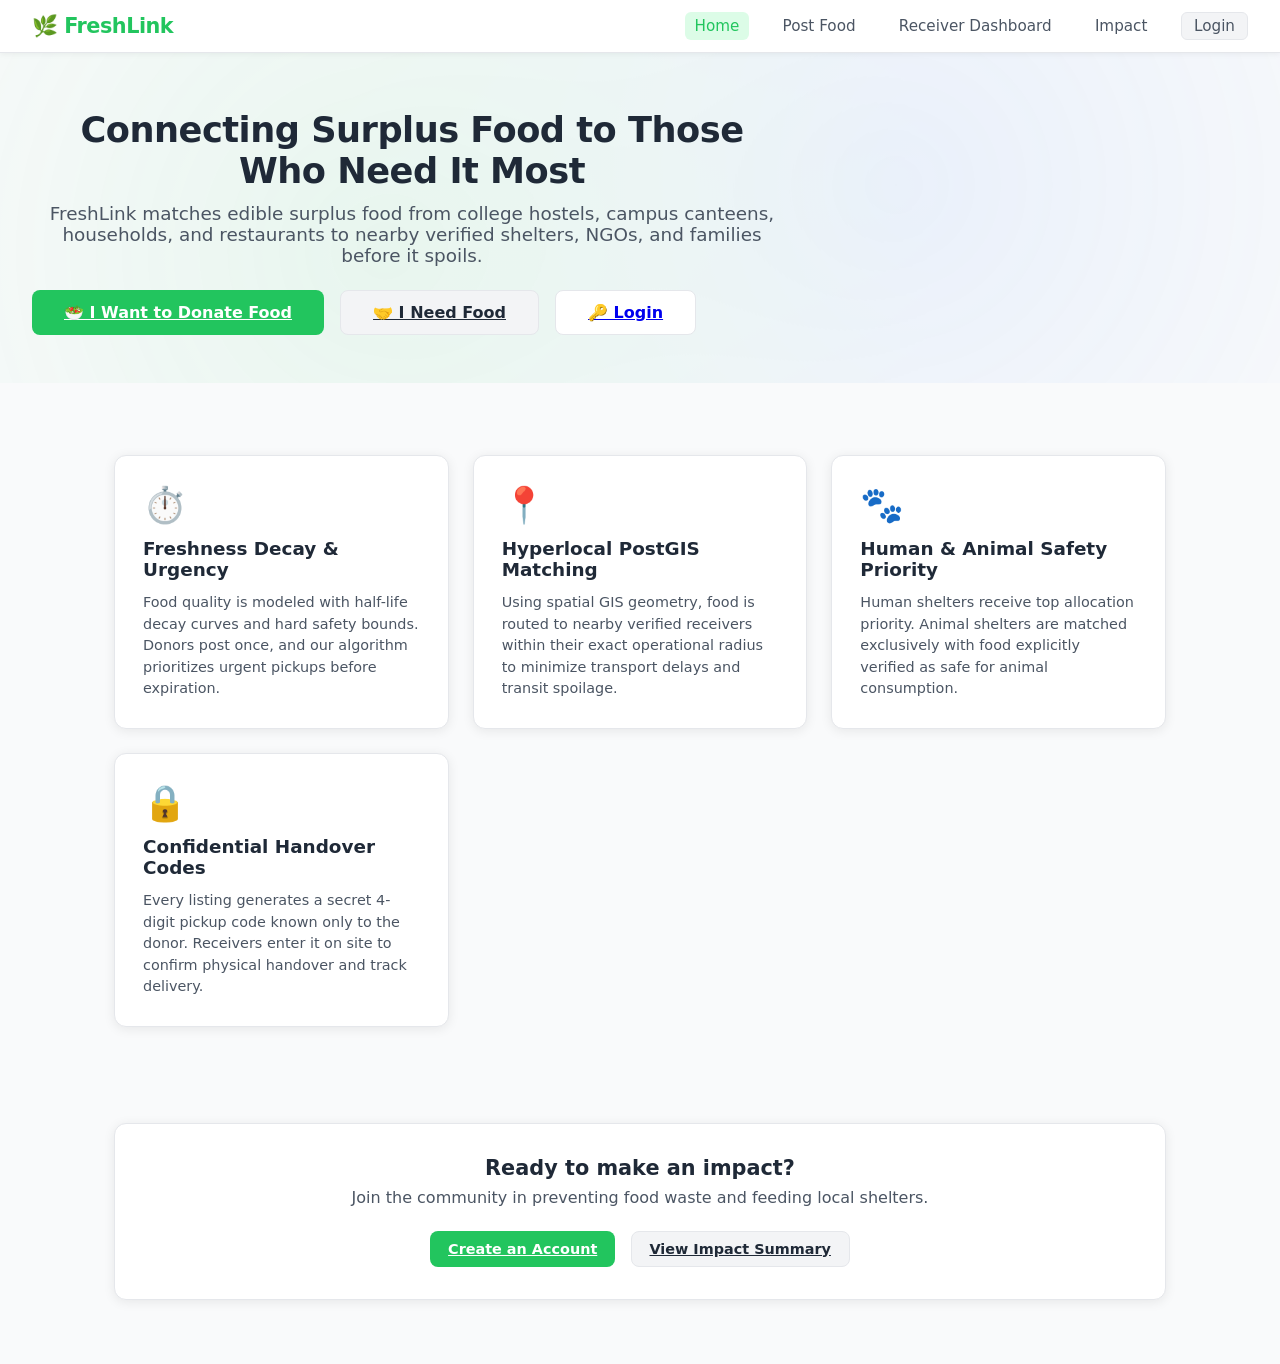
==== frontend/index.html @ 96ffb8a6 "Add Home, Donor/Receiver Signup with Leaflet map pin dropper, and Login pages" ====
<!DOCTYPE html>
<html lang="en">
<head>
  <meta charset="UTF-8" />
  <meta name="viewport" content="width=device-width, initial-scale=1.0" />
  <title>FreshLink – Hyperlocal Food Rescue & Redistribution</title>
  <link rel="stylesheet" href="style.css" />
</head>
<body>
  <nav class="navbar">
    <span class="logo">🌿 FreshLink</span>
    <div class="nav-links">
      <a href="index.html" class="active">Home</a>
      <a href="donor.html">Post Food</a>
      <a href="ngo.html">Receiver Dashboard</a>
      <a href="impact.html">Impact</a>
      <a href="login.html" class="btn btn-secondary" style="padding:.25rem .75rem" id="navLoginBtn">Login</a>
    </div>
  </nav>

  <header class="page-hero">
    <div class="hero-content" style="max-width:760px">
      <h1>Connecting Surplus Food to Those Who Need It Most</h1>
      <p style="font-size:1.15rem;margin-top:.75rem">
        FreshLink matches edible surplus food from college hostels, campus canteens, households, and restaurants to nearby verified shelters, NGOs, and families before it spoils.
      </p>

      <div class="hero-cta">
        <a href="signup.html?role=donor" class="btn btn-primary btn-lg">🥗 I Want to Donate Food</a>
        <a href="signup.html?role=receiver" class="btn btn-secondary btn-lg">🤝 I Need Food</a>
        <a href="login.html" class="btn btn-lg" style="background:var(--white);border:1px solid var(--gray-200)">🔑 Login</a>
      </div>
    </div>
  </header>

  <main class="container">
    <div class="features-grid">
      <div class="feature-card">
        <div class="feature-icon">⏱️</div>
        <div class="feature-title">Freshness Decay & Urgency</div>
        <div class="feature-desc">
          Food quality is modeled with half-life decay curves and hard safety bounds. Donors post once, and our algorithm prioritizes urgent pickups before expiration.
        </div>
      </div>

      <div class="feature-card">
        <div class="feature-icon">📍</div>
        <div class="feature-title">Hyperlocal PostGIS Matching</div>
        <div class="feature-desc">
          Using spatial GIS geometry, food is routed to nearby verified receivers within their exact operational radius to minimize transport delays and transit spoilage.
        </div>
      </div>

      <div class="feature-card">
        <div class="feature-icon">🐾</div>
        <div class="feature-title">Human & Animal Safety Priority</div>
        <div class="feature-desc">
          Human shelters receive top allocation priority. Animal shelters are matched exclusively with food explicitly verified as safe for animal consumption.
        </div>
      </div>

      <div class="feature-card">
        <div class="feature-icon">🔒</div>
        <div class="feature-title">Confidential Handover Codes</div>
        <div class="feature-desc">
          Every listing generates a secret 4-digit pickup code known only to the donor. Receivers enter it on site to confirm physical handover and track delivery.
        </div>
      </div>
    </div>

    <!-- Live Quick Links -->
    <div class="card" style="margin-top:2rem;text-align:center;padding:2rem">
      <h2 style="font-size:1.3rem;margin-bottom:.5rem">Ready to make an impact?</h2>
      <p style="color:var(--gray-600);margin-bottom:1.5rem">Join the community in preventing food waste and feeding local shelters.</p>
      <div style="display:flex;justify-content:center;gap:1rem;flex-wrap:wrap">
        <a href="signup.html" class="btn btn-primary">Create an Account</a>
        <a href="impact.html" class="btn btn-secondary">View Impact Summary</a>
      </div>
    </div>
  </main>

  <script src="api.js"></script>
  <script>
    // Quick session check to toggle Login/Profile button
    apiFetch('/auth/me').then(user => {
      const btn = document.getElementById('navLoginBtn');
      if (btn && user) {
        btn.textContent = `${user.full_name.split(' ')[0]} (${user.role})`;
        btn.href = user.role === 'donor' ? 'donor.html' : (user.role === 'receiver' ? 'ngo.html' : 'impact.html');
      }
    }).catch(() => {});
  </script>
</body>
</html>
---- frontend/style.css ----
/* ═══════════════════════════════════════════════════════════
   FreshLink – Global Stylesheet
   ═══════════════════════════════════════════════════════════ */

/* ── Reset & Tokens ───────────────────────────────────────── */
*, *::before, *::after { box-sizing: border-box; margin: 0; padding: 0; }

:root {
  --green:       #22c55e;
  --green-light: #dcfce7;
  --yellow:      #eab308;
  --yellow-light:#fef9c3;
  --red:         #ef4444;
  --red-light:   #fee2e2;
  --blue:        #3b82f6;
  --blue-dark:   #1d4ed8;
  --gray-50:     #f9fafb;
  --gray-100:    #f3f4f6;
  --gray-200:    #e5e7eb;
  --gray-400:    #9ca3af;
  --gray-600:    #4b5563;
  --gray-800:    #1f2937;
  --white:       #ffffff;

  --radius:      12px;
  --shadow:      0 2px 12px rgba(0,0,0,.08);
  --shadow-lg:   0 8px 32px rgba(0,0,0,.12);

  --font: 'Segoe UI', system-ui, -apple-system, sans-serif;
}

html { scroll-behavior: smooth; }

body {
  font-family: var(--font);
  background: var(--gray-50);
  color: var(--gray-800);
  min-height: 100vh;
}

/* ── Navbar ───────────────────────────────────────────────── */
.navbar {
  position: sticky;
  top: 0;
  z-index: 100;
  display: flex;
  align-items: center;
  justify-content: space-between;
  padding: .75rem 2rem;
  background: rgba(255,255,255,.92);
  backdrop-filter: blur(8px);
  border-bottom: 1px solid var(--gray-200);
  box-shadow: 0 1px 6px rgba(0,0,0,.06);
}

.logo {
  font-size: 1.3rem;
  font-weight: 700;
  color: var(--green);
  letter-spacing: -.5px;
}

.nav-links { display: flex; gap: 1.5rem; }

.nav-links a {
  text-decoration: none;
  color: var(--gray-600);
  font-weight: 500;
  font-size: .95rem;
  padding: .3rem .6rem;
  border-radius: 6px;
  transition: background .15s, color .15s;
}

.nav-links a:hover { background: var(--gray-100); color: var(--gray-800); }
.nav-links a.active { color: var(--green); background: var(--green-light); }

/* ── Hero ─────────────────────────────────────────────────── */
.page-hero {
  padding: 3.5rem 2rem 3rem;
  text-align: center;
  position: relative;
  overflow: hidden;
}

.page-hero::before {
  content: '';
  position: absolute;
  inset: 0;
  opacity: .08;
  background: radial-gradient(circle at 30% 60%, #22c55e 0%, transparent 60%),
              radial-gradient(circle at 70% 40%, #3b82f6 0%, transparent 60%);
}

.donor-hero  { background: linear-gradient(135deg, #f0fdf4 0%, #e0f2fe 100%); }
.ngo-hero    { background: linear-gradient(135deg, #eff6ff 0%, #fdf4ff 100%); }
.impact-hero { background: linear-gradient(135deg, #fefce8 0%, #f0fdf4 100%); }

.hero-content { position: relative; }

.page-hero h1 {
  font-size: 2.2rem;
  font-weight: 800;
  margin-bottom: .5rem;
  letter-spacing: -.5px;
}

.page-hero p {
  color: var(--gray-600);
  font-size: 1.05rem;
}

/* ── Layout ───────────────────────────────────────────────── */
.container {
  max-width: 1100px;
  margin: 0 auto;
  padding: 2rem 1.5rem 4rem;
  display: flex;
  flex-direction: column;
  gap: 1.5rem;
}

/* ── Card ─────────────────────────────────────────────────── */
.card {
  background: var(--white);
  border-radius: var(--radius);
  padding: 1.75rem;
  box-shadow: var(--shadow);
  border: 1px solid var(--gray-200);
}

.card-title {
  font-size: 1.15rem;
  font-weight: 700;
  margin-bottom: 1.25rem;
  color: var(--gray-800);
}

/* ── Form ─────────────────────────────────────────────────── */
.form-grid {
  display: grid;
  grid-template-columns: 1fr 1fr;
  gap: 1rem 1.5rem;
  margin-bottom: 1.25rem;
}

.form-group { display: flex; flex-direction: column; gap: .35rem; }
.form-group.full-width { grid-column: 1 / -1; }

label {
  font-size: .875rem;
  font-weight: 600;
  color: var(--gray-600);
}

.optional { font-weight: 400; color: var(--gray-400); }

input, select, textarea {
  padding: .6rem .85rem;
  border: 1.5px solid var(--gray-200);
  border-radius: 8px;
  font-size: .95rem;
  font-family: var(--font);
  background: var(--white);
  color: var(--gray-800);
  transition: border-color .15s, box-shadow .15s;
  width: 100%;
}

input:focus, select:focus, textarea:focus {
  outline: none;
  border-color: var(--blue);
  box-shadow: 0 0 0 3px rgba(59,130,246,.15);
}

textarea { resize: vertical; }

/* ── Buttons ──────────────────────────────────────────────── */
.btn {
  display: inline-flex;
  align-items: center;
  gap: .4rem;
  padding: .55rem 1.1rem;
  border-radius: 8px;
  font-weight: 600;
  font-size: .9rem;
  cursor: pointer;
  border: none;
  transition: all .15s;
}

.btn-primary   { background: var(--green); color: #fff; }
.btn-primary:hover { background: #16a34a; transform: translateY(-1px); box-shadow: var(--shadow); }

.btn-secondary { background: var(--gray-100); color: var(--gray-700); border: 1.5px solid var(--gray-200); }
.btn-secondary:hover { background: var(--gray-200); }

.btn-accept  { background: var(--green-light); color: #15803d; border: 1.5px solid #bbf7d0; }
.btn-accept:hover  { background: var(--green); color: #fff; }

.btn-reject  { background: var(--red-light); color: #b91c1c; border: 1.5px solid #fecaca; }
.btn-reject:hover  { background: var(--red); color: #fff; }

.btn-lg { padding: .75rem 2rem; font-size: 1rem; }

.btn:disabled { opacity: .5; cursor: not-allowed; transform: none !important; }

/* ── Toast ────────────────────────────────────────────────── */
.toast {
  position: fixed;
  top: 5rem;
  right: 1.5rem;
  z-index: 999;
  padding: .85rem 1.5rem;
  border-radius: 10px;
  font-weight: 600;
  font-size: .95rem;
  box-shadow: var(--shadow-lg);
  animation: slideIn .25s ease;
}

.toast.success { background: var(--green); color: #fff; }
.toast.error   { background: var(--red);   color: #fff; }
.toast.hidden  { display: none; }

@keyframes slideIn {
  from { opacity: 0; transform: translateX(40px); }
  to   { opacity: 1; transform: translateX(0); }
}

/* ── Freshness badge & preview ────────────────────────────── */
.badge {
  display: inline-block;
  padding: .2rem .65rem;
  border-radius: 20px;
  font-size: .8rem;
  font-weight: 700;
  letter-spacing: .5px;
}

.badge-GREEN  { background: var(--green-light);  color: #15803d; }
.badge-YELLOW { background: var(--yellow-light); color: #92400e; }
.badge-RED    { background: var(--red-light);    color: #b91c1c; }

.freshness-preview {
  display: flex;
  align-items: center;
  gap: .75rem;
  padding: .75rem 1rem;
  background: var(--gray-50);
  border-radius: 8px;
  margin-bottom: 1.25rem;
  font-size: .9rem;
}

.preview-label { color: var(--gray-600); }

/* ── Listing cards grid ───────────────────────────────────── */
.listing-grid {
  display: grid;
  grid-template-columns: repeat(auto-fill, minmax(310px, 1fr));
  gap: 1.25rem;
}

/* ── Food card ────────────────────────────────────────────── */
.food-card {
  background: var(--white);
  border-radius: var(--radius);
  border: 2px solid var(--gray-200);
  box-shadow: var(--shadow);
  overflow: hidden;
  transition: transform .15s, box-shadow .15s;
}

.food-card:hover { transform: translateY(-2px); box-shadow: var(--shadow-lg); }

.food-card.band-GREEN  { border-color: var(--green);  }
.food-card.band-YELLOW { border-color: var(--yellow); }
.food-card.band-RED    { border-color: var(--red); animation: pulse 1.5s ease-in-out infinite; }

@keyframes pulse {
  0%, 100% { box-shadow: 0 0 0 0 rgba(239,68,68,.3); }
  50%       { box-shadow: 0 0 0 8px rgba(239,68,68,0); }
}

.food-card-header {
  padding: .85rem 1rem .5rem;
  display: flex;
  align-items: flex-start;
  justify-content: space-between;
  gap: .5rem;
}

.food-card-title { font-weight: 700; font-size: .95rem; flex: 1; }
.food-card-body  { padding: 0 1rem .75rem; }
.food-card-meta  { font-size: .82rem; color: var(--gray-600); display: flex; flex-wrap: wrap; gap: .4rem .9rem; margin-bottom: .6rem; }
.food-card-meta span { display: flex; align-items: center; gap: .25rem; }

/* Countdown */
.countdown {
  font-size: .85rem;
  font-weight: 700;
  padding: .3rem .7rem;
  border-radius: 6px;
  margin-bottom: .75rem;
  display: inline-block;
}

.countdown.GREEN  { background: var(--green-light);  color: #15803d; }
.countdown.YELLOW { background: var(--yellow-light); color: #92400e; }
.countdown.RED    { background: var(--red-light);    color: #b91c1c; }

/* Freshness bar */
.freshness-bar-wrap { margin-bottom: .75rem; }
.freshness-bar-label { font-size: .75rem; color: var(--gray-600); margin-bottom: .2rem; display: flex; justify-content: space-between; }

.freshness-bar-bg {
  height: 8px;
  background: var(--gray-200);
  border-radius: 99px;
  overflow: hidden;
}

.freshness-bar-fill {
  height: 100%;
  border-radius: 99px;
  transition: width .5s ease;
}

.fill-GREEN  { background: var(--green); }
.fill-YELLOW { background: var(--yellow); }
.fill-RED    { background: var(--red); }

.food-card-actions { display: flex; gap: .6rem; padding: .75rem 1rem; border-top: 1px solid var(--gray-100); }

/* Priority score chip */
.priority-chip {
  font-size: .75rem;
  font-weight: 700;
  background: var(--blue);
  color: #fff;
  border-radius: 20px;
  padding: .15rem .55rem;
  white-space: nowrap;
}

/* ── Controls bar ─────────────────────────────────────────── */
.controls-bar {
  display: flex;
  flex-wrap: wrap;
  align-items: center;
  gap: 1rem;
  padding: 1rem 1.5rem;
}

.control-group {
  display: flex;
  align-items: center;
  gap: .5rem;
}

.control-group label { white-space: nowrap; margin: 0; }
.control-group select { width: auto; }

.capacity-badge {
  margin-left: auto;
  display: flex;
  align-items: center;
  gap: .5rem;
  background: var(--green-light);
  padding: .4rem .9rem;
  border-radius: 8px;
}

.cap-label { font-size: .82rem; color: var(--gray-600); }
.cap-value { font-weight: 700; color: #15803d; }

/* ── Legend ───────────────────────────────────────────────── */
.legend {
  display: flex;
  flex-wrap: wrap;
  gap: .5rem 1.5rem;
  align-items: center;
  font-size: .82rem;
  color: var(--gray-600);
  padding: .25rem 0;
}

.legend-item { display: flex; align-items: center; gap: .4rem; }
.legend-separator { color: var(--gray-300); }

.dot {
  width: 10px;
  height: 10px;
  border-radius: 50%;
  flex-shrink: 0;
}

.dot.green  { background: var(--green); }
.dot.yellow { background: var(--yellow); }
.dot.red    { background: var(--red); }

/* ── Empty / loading states ───────────────────────────────── */
.empty-state {
  grid-column: 1 / -1;
  text-align: center;
  color: var(--gray-400);
  padding: 3rem 1rem;
  font-size: .95rem;
}

/* ── Matches table ────────────────────────────────────────── */
.data-table {
  width: 100%;
  border-collapse: collapse;
  font-size: .875rem;
}

.data-table th {
  text-align: left;
  padding: .6rem .75rem;
  background: var(--gray-50);
  border-bottom: 2px solid var(--gray-200);
  font-weight: 600;
  color: var(--gray-600);
  white-space: nowrap;
}

.data-table td {
  padding: .7rem .75rem;
  border-bottom: 1px solid var(--gray-100);
  vertical-align: middle;
}

.data-table tr:last-child td { border-bottom: none; }
.data-table tr:hover td { background: var(--gray-50); }

.status-pill {
  display: inline-block;
  padding: .15rem .55rem;
  border-radius: 20px;
  font-size: .78rem;
  font-weight: 700;
}

.status-pending   { background: #fef9c3; color: #92400e; }
.status-accepted  { background: var(--green-light); color: #15803d; }
.status-rejected  { background: var(--red-light); color: #b91c1c; }
.status-picked_up { background: #dbeafe; color: #1e40af; }
.status-completed { background: #f0fdf4; color: #166534; }
.status-cancelled { background: var(--gray-100); color: var(--gray-600); }

.table-wrap { overflow-x: auto; }

.loading-row { text-align: center; color: var(--gray-400); padding: 2rem; }

/* ── KPI grid ─────────────────────────────────────────────── */
.kpi-grid {
  display: grid;
  grid-template-columns: repeat(auto-fit, minmax(200px, 1fr));
  gap: 1.25rem;
}

.kpi-card {
  background: var(--white);
  border-radius: var(--radius);
  padding: 1.75rem 1.5rem;
  text-align: center;
  box-shadow: var(--shadow);
  border: 1px solid var(--gray-200);
  transition: transform .15s;
}

.kpi-card:hover { transform: translateY(-2px); }
.kpi-card.highlight { border-color: var(--green); background: var(--green-light); }

.kpi-icon  { font-size: 2rem; margin-bottom: .5rem; }
.kpi-value { font-size: 2.4rem; font-weight: 800; color: var(--gray-800); line-height: 1; margin-bottom: .4rem; }
.kpi-label { font-size: .85rem; color: var(--gray-600); font-weight: 500; }

.kpi-card.highlight .kpi-value { color: #15803d; }
.kpi-card.highlight .kpi-label { color: #166534; }

/* ── Equivalents bar ──────────────────────────────────────── */
.equivalents-bar {
  display: flex;
  gap: 2rem;
  flex-wrap: wrap;
  align-items: center;
  padding: 1.25rem 1.75rem;
}

.equiv-item { display: flex; align-items: center; gap: 1rem; }
.equiv-icon { font-size: 2.2rem; }
.equiv-value { font-size: 1.6rem; font-weight: 800; color: var(--gray-800); }
.equiv-label { font-size: .82rem; color: var(--gray-600); }
.footnote    { color: var(--gray-400); }

/* ── Bar chart (CSS only) ─────────────────────────────────── */
.bar-chart {
  display: flex;
  flex-direction: column;
  gap: .85rem;
}

.bar-row {
  display: grid;
  grid-template-columns: 130px 1fr 50px;
  align-items: center;
  gap: .75rem;
  font-size: .875rem;
}

.bar-label { color: var(--gray-600); font-weight: 500; text-transform: capitalize; }

.bar-track {
  height: 20px;
  background: var(--gray-100);
  border-radius: 99px;
  overflow: hidden;
}

.bar-fill {
  height: 100%;
  background: var(--green);
  border-radius: 99px;
  transition: width .7s ease;
}

.bar-pct { font-weight: 700; color: var(--gray-800); text-align: right; font-size: .85rem; }

.btn-danger { background: var(--red); color: #fff; }
.btn-danger:hover { background: #dc2626; transform: translateY(-1px); box-shadow: var(--shadow); }

.section-heading {
  font-size: 1.25rem;
  font-weight: 700;
  margin-top: 1rem;
  margin-bottom: .25rem;
  color: var(--gray-800);
}

.match-cards-grid {
  display: grid;
  grid-template-columns: repeat(auto-fill, minmax(320px, 1fr));
  gap: 1.25rem;
}

.match-card {
  background: var(--white);
  border-radius: var(--radius);
  border: 1px solid var(--gray-200);
  box-shadow: var(--shadow);
  padding: 1.25rem;
  display: flex;
  flex-direction: column;
  gap: .75rem;
}

.match-card-header {
  display: flex;
  justify-content: space-between;
  align-items: flex-start;
  gap: .5rem;
}

.match-card-title {
  font-weight: 700;
  font-size: 1rem;
  color: var(--gray-800);
}

.match-card-meta {
  display: flex;
  flex-wrap: wrap;
  gap: .5rem 1rem;
  font-size: .85rem;
  color: var(--gray-600);
}

.match-card-actions {
  display: flex;
  gap: .5rem;
  margin-top: .25rem;
  padding-top: .75rem;
  border-top: 1px solid var(--gray-100);
}

/* ── Housekeeping ─────────────────────────────────────────── */
.housekeeping-row {
  display: flex;
  align-items: center;
  gap: 1rem;
  justify-content: flex-end;
}

.hk-result { font-size: .875rem; color: var(--gray-600); }

/* ── Auth, Home & Map Components ────────────────────────── */
.hero-cta {
  display: flex;
  gap: 1rem;
  margin-top: 1.5rem;
  flex-wrap: wrap;
}

.features-grid {
  display: grid;
  grid-template-columns: repeat(auto-fit, minmax(280px, 1fr));
  gap: 1.5rem;
  margin: 2.5rem 0;
}

.feature-card {
  background: var(--white);
  padding: 1.75rem;
  border-radius: var(--radius);
  border: 1px solid var(--gray-200);
  box-shadow: var(--shadow);
  display: flex;
  flex-direction: column;
  gap: .75rem;
}

.feature-icon {
  font-size: 2.2rem;
}

.feature-title {
  font-size: 1.15rem;
  font-weight: 700;
  color: var(--gray-800);
}

.feature-desc {
  font-size: .9rem;
  color: var(--gray-600);
  line-height: 1.5;
}

.auth-container {
  max-width: 540px;
  margin: 2rem auto;
}

.auth-tabs {
  display: flex;
  border-bottom: 2px solid var(--gray-200);
  margin-bottom: 1.5rem;
}

.auth-tab {
  flex: 1;
  text-align: center;
  padding: .75rem 1rem;
  font-weight: 600;
  color: var(--gray-600);
  cursor: pointer;
  border-bottom: 2px solid transparent;
  margin-bottom: -2px;
  transition: all .2s;
}

.auth-tab.active {
  color: var(--green);
  border-bottom-color: var(--green);
}

.map-picker-container {
  margin-top: .5rem;
  display: flex;
  flex-direction: column;
  gap: .5rem;
}

.map-box {
  height: 240px;
  width: 100%;
  border-radius: 8px;
  border: 1px solid var(--gray-200);
  z-index: 10;
}

.map-controls {
  display: flex;
  justify-content: space-between;
  align-items: center;
  font-size: .85rem;
  color: var(--gray-600);
}

.map-controls button {
  padding: .35rem .75rem;
  font-size: .8rem;
}

/* ── Responsive ───────────────────────────────────────────── */
@media (max-width: 640px) {
  .form-grid { grid-template-columns: 1fr; }
  .page-hero h1 { font-size: 1.6rem; }
  .kpi-grid { grid-template-columns: 1fr 1fr; }
  .controls-bar { flex-direction: column; align-items: flex-start; }
  .capacity-badge { margin-left: 0; }
  .equivalents-bar { flex-direction: column; gap: 1rem; }
  .hero-cta { flex-direction: column; }
  .hero-cta .btn { width: 100%; text-align: center; }
  .nav-links { gap: .5rem; flex-wrap: wrap; }
}
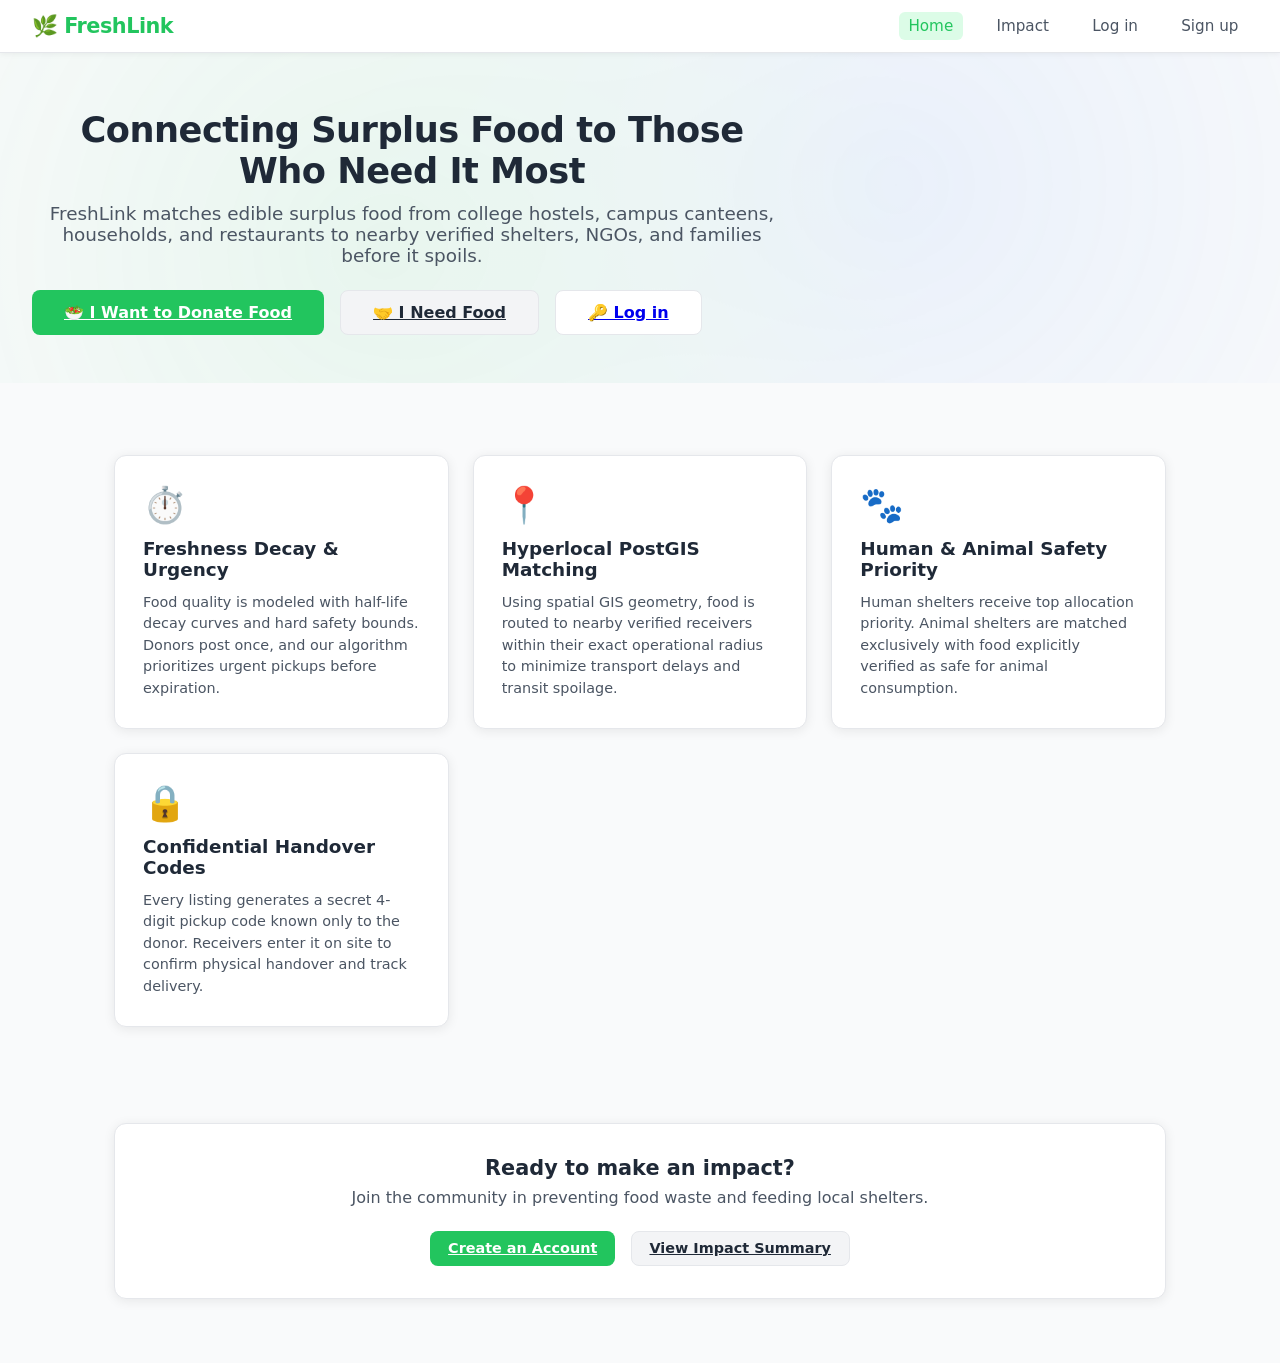
==== commit d12331f5: "Role-based login, admin panel, automatic matching, tested matching rules" ====
--- a/frontend/index.html
+++ b/frontend/index.html
@@ -6,33 +6,21 @@
   <title>FreshLink – Hyperlocal Food Rescue & Redistribution</title>
   <link rel="stylesheet" href="style.css" />
 </head>
-<body>
-  <nav class="navbar">
-    <span class="logo">🌿 FreshLink</span>
-    <div class="nav-links">
-      <a href="index.html" class="active">Home</a>
-      <a href="donor.html">Post Food</a>
-      <a href="ngo.html">Receiver Dashboard</a>
-      <a href="impact.html">Impact</a>
-      <a href="login.html" class="btn btn-secondary" style="padding:.25rem .75rem" id="navLoginBtn">Login</a>
-    </div>
-  </nav>
-
+<body class="guarded">
+  <nav class="navbar" id="navbar"></nav>
   <header class="page-hero">
     <div class="hero-content" style="max-width:760px">
       <h1>Connecting Surplus Food to Those Who Need It Most</h1>
       <p style="font-size:1.15rem;margin-top:.75rem">
         FreshLink matches edible surplus food from college hostels, campus canteens, households, and restaurants to nearby verified shelters, NGOs, and families before it spoils.
       </p>
-
       <div class="hero-cta">
         <a href="signup.html?role=donor" class="btn btn-primary btn-lg">🥗 I Want to Donate Food</a>
         <a href="signup.html?role=receiver" class="btn btn-secondary btn-lg">🤝 I Need Food</a>
-        <a href="login.html" class="btn btn-lg" style="background:var(--white);border:1px solid var(--gray-200)">🔑 Login</a>
+        <a href="login.html" class="btn btn-lg" style="background:var(--white);border:1px solid var(--gray-200)">🔑 Log in</a>
       </div>
     </div>
   </header>
-
   <main class="container">
     <div class="features-grid">
       <div class="feature-card">
@@ -42,7 +30,6 @@
           Food quality is modeled with half-life decay curves and hard safety bounds. Donors post once, and our algorithm prioritizes urgent pickups before expiration.
         </div>
       </div>
-
       <div class="feature-card">
         <div class="feature-icon">📍</div>
         <div class="feature-title">Hyperlocal PostGIS Matching</div>
@@ -50,7 +37,6 @@
           Using spatial GIS geometry, food is routed to nearby verified receivers within their exact operational radius to minimize transport delays and transit spoilage.
         </div>
       </div>
-
       <div class="feature-card">
         <div class="feature-icon">🐾</div>
         <div class="feature-title">Human & Animal Safety Priority</div>
@@ -58,7 +44,6 @@
           Human shelters receive top allocation priority. Animal shelters are matched exclusively with food explicitly verified as safe for animal consumption.
         </div>
       </div>
-
       <div class="feature-card">
         <div class="feature-icon">🔒</div>
         <div class="feature-title">Confidential Handover Codes</div>
@@ -67,8 +52,6 @@
         </div>
       </div>
     </div>
-
-    <!-- Live Quick Links -->
     <div class="card" style="margin-top:2rem;text-align:center;padding:2rem">
       <h2 style="font-size:1.3rem;margin-bottom:.5rem">Ready to make an impact?</h2>
       <p style="color:var(--gray-600);margin-bottom:1.5rem">Join the community in preventing food waste and feeding local shelters.</p>
@@ -78,17 +61,10 @@
       </div>
     </div>
   </main>
-
   <script src="api.js"></script>
+  <script src="nav.js"></script>
   <script>
-    // Quick session check to toggle Login/Profile button
-    apiFetch('/auth/me').then(user => {
-      const btn = document.getElementById('navLoginBtn');
-      if (btn && user) {
-        btn.textContent = `${user.full_name.split(' ')[0]} (${user.role})`;
-        btn.href = user.role === 'donor' ? 'donor.html' : (user.role === 'receiver' ? 'ngo.html' : 'impact.html');
-      }
-    }).catch(() => {});
+    initPage({ guestOnly: true });
   </script>
 </body>
 </html>
--- a/frontend/style.css
+++ b/frontend/style.css
@@ -1,10 +1,4 @@
-/* ═══════════════════════════════════════════════════════════
-   FreshLink – Global Stylesheet
-   ═══════════════════════════════════════════════════════════ */
-
-/* ── Reset & Tokens ───────────────────────────────────────── */
 *, *::before, *::after { box-sizing: border-box; margin: 0; padding: 0; }
-
 :root {
   --green:       #22c55e;
   --green-light: #dcfce7;
@@ -21,24 +15,18 @@
   --gray-600:    #4b5563;
   --gray-800:    #1f2937;
   --white:       #ffffff;
-
   --radius:      12px;
   --shadow:      0 2px 12px rgba(0,0,0,.08);
   --shadow-lg:   0 8px 32px rgba(0,0,0,.12);
-
   --font: 'Segoe UI', system-ui, -apple-system, sans-serif;
 }
-
 html { scroll-behavior: smooth; }
-
 body {
   font-family: var(--font);
   background: var(--gray-50);
   color: var(--gray-800);
   min-height: 100vh;
 }
-
-/* ── Navbar ───────────────────────────────────────────────── */
 .navbar {
   position: sticky;
   top: 0;
@@ -52,16 +40,14 @@
   border-bottom: 1px solid var(--gray-200);
   box-shadow: 0 1px 6px rgba(0,0,0,.06);
 }
-
 .logo {
+  text-decoration: none;
   font-size: 1.3rem;
   font-weight: 700;
   color: var(--green);
   letter-spacing: -.5px;
 }
-
-.nav-links { display: flex; gap: 1.5rem; }
-
+.nav-links { display: flex; gap: 1.5rem; align-items: center; }
 .nav-links a {
   text-decoration: none;
   color: var(--gray-600);
@@ -71,18 +57,14 @@
   border-radius: 6px;
   transition: background .15s, color .15s;
 }
-
 .nav-links a:hover { background: var(--gray-100); color: var(--gray-800); }
 .nav-links a.active { color: var(--green); background: var(--green-light); }
-
-/* ── Hero ─────────────────────────────────────────────────── */
 .page-hero {
   padding: 3.5rem 2rem 3rem;
   text-align: center;
   position: relative;
   overflow: hidden;
 }
-
 .page-hero::before {
   content: '';
   position: absolute;
@@ -91,26 +73,20 @@
   background: radial-gradient(circle at 30% 60%, #22c55e 0%, transparent 60%),
               radial-gradient(circle at 70% 40%, #3b82f6 0%, transparent 60%);
 }
-
 .donor-hero  { background: linear-gradient(135deg, #f0fdf4 0%, #e0f2fe 100%); }
 .ngo-hero    { background: linear-gradient(135deg, #eff6ff 0%, #fdf4ff 100%); }
 .impact-hero { background: linear-gradient(135deg, #fefce8 0%, #f0fdf4 100%); }
-
 .hero-content { position: relative; }
-
 .page-hero h1 {
   font-size: 2.2rem;
   font-weight: 800;
   margin-bottom: .5rem;
   letter-spacing: -.5px;
 }
-
 .page-hero p {
   color: var(--gray-600);
   font-size: 1.05rem;
 }
-
-/* ── Layout ───────────────────────────────────────────────── */
 .container {
   max-width: 1100px;
   margin: 0 auto;
@@ -119,8 +95,6 @@
   flex-direction: column;
   gap: 1.5rem;
 }
-
-/* ── Card ─────────────────────────────────────────────────── */
 .card {
   background: var(--white);
   border-radius: var(--radius);
@@ -128,33 +102,26 @@
   box-shadow: var(--shadow);
   border: 1px solid var(--gray-200);
 }
-
 .card-title {
   font-size: 1.15rem;
   font-weight: 700;
   margin-bottom: 1.25rem;
   color: var(--gray-800);
 }
-
-/* ── Form ─────────────────────────────────────────────────── */
 .form-grid {
   display: grid;
   grid-template-columns: 1fr 1fr;
   gap: 1rem 1.5rem;
   margin-bottom: 1.25rem;
 }
-
 .form-group { display: flex; flex-direction: column; gap: .35rem; }
 .form-group.full-width { grid-column: 1 / -1; }
-
 label {
   font-size: .875rem;
   font-weight: 600;
   color: var(--gray-600);
 }
-
 .optional { font-weight: 400; color: var(--gray-400); }
-
 input, select, textarea {
   padding: .6rem .85rem;
   border: 1.5px solid var(--gray-200);
@@ -166,16 +133,12 @@
   transition: border-color .15s, box-shadow .15s;
   width: 100%;
 }
-
 input:focus, select:focus, textarea:focus {
   outline: none;
   border-color: var(--blue);
   box-shadow: 0 0 0 3px rgba(59,130,246,.15);
 }
-
 textarea { resize: vertical; }
-
-/* ── Buttons ──────────────────────────────────────────────── */
 .btn {
   display: inline-flex;
   align-items: center;
@@ -188,24 +151,16 @@
   border: none;
   transition: all .15s;
 }
-
 .btn-primary   { background: var(--green); color: #fff; }
 .btn-primary:hover { background: #16a34a; transform: translateY(-1px); box-shadow: var(--shadow); }
-
 .btn-secondary { background: var(--gray-100); color: var(--gray-700); border: 1.5px solid var(--gray-200); }
 .btn-secondary:hover { background: var(--gray-200); }
-
 .btn-accept  { background: var(--green-light); color: #15803d; border: 1.5px solid #bbf7d0; }
 .btn-accept:hover  { background: var(--green); color: #fff; }
-
 .btn-reject  { background: var(--red-light); color: #b91c1c; border: 1.5px solid #fecaca; }
 .btn-reject:hover  { background: var(--red); color: #fff; }
-
 .btn-lg { padding: .75rem 2rem; font-size: 1rem; }
-
 .btn:disabled { opacity: .5; cursor: not-allowed; transform: none !important; }
-
-/* ── Toast ────────────────────────────────────────────────── */
 .toast {
   position: fixed;
   top: 5rem;
@@ -218,17 +173,13 @@
   box-shadow: var(--shadow-lg);
   animation: slideIn .25s ease;
 }
-
 .toast.success { background: var(--green); color: #fff; }
 .toast.error   { background: var(--red);   color: #fff; }
 .toast.hidden  { display: none; }
-
 @keyframes slideIn {
   from { opacity: 0; transform: translateX(40px); }
   to   { opacity: 1; transform: translateX(0); }
 }
-
-/* ── Freshness badge & preview ────────────────────────────── */
 .badge {
   display: inline-block;
   padding: .2rem .65rem;
@@ -237,11 +188,9 @@
   font-weight: 700;
   letter-spacing: .5px;
 }
-
 .badge-GREEN  { background: var(--green-light);  color: #15803d; }
 .badge-YELLOW { background: var(--yellow-light); color: #92400e; }
 .badge-RED    { background: var(--red-light);    color: #b91c1c; }
-
 .freshness-preview {
   display: flex;
   align-items: center;
@@ -252,17 +201,12 @@
   margin-bottom: 1.25rem;
   font-size: .9rem;
 }
-
 .preview-label { color: var(--gray-600); }
-
-/* ── Listing cards grid ───────────────────────────────────── */
 .listing-grid {
   display: grid;
   grid-template-columns: repeat(auto-fill, minmax(310px, 1fr));
   gap: 1.25rem;
 }
-
-/* ── Food card ────────────────────────────────────────────── */
 .food-card {
   background: var(--white);
   border-radius: var(--radius);
@@ -271,18 +215,14 @@
   overflow: hidden;
   transition: transform .15s, box-shadow .15s;
 }
-
 .food-card:hover { transform: translateY(-2px); box-shadow: var(--shadow-lg); }
-
 .food-card.band-GREEN  { border-color: var(--green);  }
 .food-card.band-YELLOW { border-color: var(--yellow); }
 .food-card.band-RED    { border-color: var(--red); animation: pulse 1.5s ease-in-out infinite; }
-
 @keyframes pulse {
   0%, 100% { box-shadow: 0 0 0 0 rgba(239,68,68,.3); }
   50%       { box-shadow: 0 0 0 8px rgba(239,68,68,0); }
 }
-
 .food-card-header {
   padding: .85rem 1rem .5rem;
   display: flex;
@@ -290,13 +230,10 @@
   justify-content: space-between;
   gap: .5rem;
 }
-
 .food-card-title { font-weight: 700; font-size: .95rem; flex: 1; }
 .food-card-body  { padding: 0 1rem .75rem; }
 .food-card-meta  { font-size: .82rem; color: var(--gray-600); display: flex; flex-wrap: wrap; gap: .4rem .9rem; margin-bottom: .6rem; }
 .food-card-meta span { display: flex; align-items: center; gap: .25rem; }
-
-/* Countdown */
 .countdown {
   font-size: .85rem;
   font-weight: 700;
@@ -305,35 +242,26 @@
   margin-bottom: .75rem;
   display: inline-block;
 }
-
 .countdown.GREEN  { background: var(--green-light);  color: #15803d; }
 .countdown.YELLOW { background: var(--yellow-light); color: #92400e; }
 .countdown.RED    { background: var(--red-light);    color: #b91c1c; }
-
-/* Freshness bar */
 .freshness-bar-wrap { margin-bottom: .75rem; }
 .freshness-bar-label { font-size: .75rem; color: var(--gray-600); margin-bottom: .2rem; display: flex; justify-content: space-between; }
-
 .freshness-bar-bg {
   height: 8px;
   background: var(--gray-200);
   border-radius: 99px;
   overflow: hidden;
 }
-
 .freshness-bar-fill {
   height: 100%;
   border-radius: 99px;
   transition: width .5s ease;
 }
-
 .fill-GREEN  { background: var(--green); }
 .fill-YELLOW { background: var(--yellow); }
 .fill-RED    { background: var(--red); }
-
 .food-card-actions { display: flex; gap: .6rem; padding: .75rem 1rem; border-top: 1px solid var(--gray-100); }
-
-/* Priority score chip */
 .priority-chip {
   font-size: .75rem;
   font-weight: 700;
@@ -343,8 +271,6 @@
   padding: .15rem .55rem;
   white-space: nowrap;
 }
-
-/* ── Controls bar ─────────────────────────────────────────── */
 .controls-bar {
   display: flex;
   flex-wrap: wrap;
@@ -352,16 +278,13 @@
   gap: 1rem;
   padding: 1rem 1.5rem;
 }
-
 .control-group {
   display: flex;
   align-items: center;
   gap: .5rem;
 }
-
 .control-group label { white-space: nowrap; margin: 0; }
 .control-group select { width: auto; }
-
 .capacity-badge {
   margin-left: auto;
   display: flex;
@@ -371,11 +294,8 @@
   padding: .4rem .9rem;
   border-radius: 8px;
 }
-
 .cap-label { font-size: .82rem; color: var(--gray-600); }
 .cap-value { font-weight: 700; color: #15803d; }
-
-/* ── Legend ───────────────────────────────────────────────── */
 .legend {
   display: flex;
   flex-wrap: wrap;
@@ -385,22 +305,17 @@
   color: var(--gray-600);
   padding: .25rem 0;
 }
-
 .legend-item { display: flex; align-items: center; gap: .4rem; }
 .legend-separator { color: var(--gray-300); }
-
 .dot {
   width: 10px;
   height: 10px;
   border-radius: 50%;
   flex-shrink: 0;
 }
-
 .dot.green  { background: var(--green); }
 .dot.yellow { background: var(--yellow); }
 .dot.red    { background: var(--red); }
-
-/* ── Empty / loading states ───────────────────────────────── */
 .empty-state {
   grid-column: 1 / -1;
   text-align: center;
@@ -408,14 +323,11 @@
   padding: 3rem 1rem;
   font-size: .95rem;
 }
-
-/* ── Matches table ────────────────────────────────────────── */
 .data-table {
   width: 100%;
   border-collapse: collapse;
   font-size: .875rem;
 }
-
 .data-table th {
   text-align: left;
   padding: .6rem .75rem;
@@ -425,16 +337,13 @@
   color: var(--gray-600);
   white-space: nowrap;
 }
-
 .data-table td {
   padding: .7rem .75rem;
   border-bottom: 1px solid var(--gray-100);
   vertical-align: middle;
 }
-
 .data-table tr:last-child td { border-bottom: none; }
 .data-table tr:hover td { background: var(--gray-50); }
-
 .status-pill {
   display: inline-block;
   padding: .15rem .55rem;
@@ -442,25 +351,19 @@
   font-size: .78rem;
   font-weight: 700;
 }
-
 .status-pending   { background: #fef9c3; color: #92400e; }
 .status-accepted  { background: var(--green-light); color: #15803d; }
 .status-rejected  { background: var(--red-light); color: #b91c1c; }
 .status-picked_up { background: #dbeafe; color: #1e40af; }
 .status-completed { background: #f0fdf4; color: #166534; }
 .status-cancelled { background: var(--gray-100); color: var(--gray-600); }
-
 .table-wrap { overflow-x: auto; }
-
 .loading-row { text-align: center; color: var(--gray-400); padding: 2rem; }
-
-/* ── KPI grid ─────────────────────────────────────────────── */
 .kpi-grid {
   display: grid;
   grid-template-columns: repeat(auto-fit, minmax(200px, 1fr));
   gap: 1.25rem;
 }
-
 .kpi-card {
   background: var(--white);
   border-radius: var(--radius);
@@ -470,18 +373,13 @@
   border: 1px solid var(--gray-200);
   transition: transform .15s;
 }
-
 .kpi-card:hover { transform: translateY(-2px); }
 .kpi-card.highlight { border-color: var(--green); background: var(--green-light); }
-
 .kpi-icon  { font-size: 2rem; margin-bottom: .5rem; }
 .kpi-value { font-size: 2.4rem; font-weight: 800; color: var(--gray-800); line-height: 1; margin-bottom: .4rem; }
 .kpi-label { font-size: .85rem; color: var(--gray-600); font-weight: 500; }
-
 .kpi-card.highlight .kpi-value { color: #15803d; }
 .kpi-card.highlight .kpi-label { color: #166534; }
-
-/* ── Equivalents bar ──────────────────────────────────────── */
 .equivalents-bar {
   display: flex;
   gap: 2rem;
@@ -489,20 +387,16 @@
   align-items: center;
   padding: 1.25rem 1.75rem;
 }
-
 .equiv-item { display: flex; align-items: center; gap: 1rem; }
 .equiv-icon { font-size: 2.2rem; }
 .equiv-value { font-size: 1.6rem; font-weight: 800; color: var(--gray-800); }
 .equiv-label { font-size: .82rem; color: var(--gray-600); }
 .footnote    { color: var(--gray-400); }
-
-/* ── Bar chart (CSS only) ─────────────────────────────────── */
 .bar-chart {
   display: flex;
   flex-direction: column;
   gap: .85rem;
 }
-
 .bar-row {
   display: grid;
   grid-template-columns: 130px 1fr 50px;
@@ -510,28 +404,22 @@
   gap: .75rem;
   font-size: .875rem;
 }
-
 .bar-label { color: var(--gray-600); font-weight: 500; text-transform: capitalize; }
-
 .bar-track {
   height: 20px;
   background: var(--gray-100);
   border-radius: 99px;
   overflow: hidden;
 }
-
 .bar-fill {
   height: 100%;
   background: var(--green);
   border-radius: 99px;
   transition: width .7s ease;
 }
-
 .bar-pct { font-weight: 700; color: var(--gray-800); text-align: right; font-size: .85rem; }
-
 .btn-danger { background: var(--red); color: #fff; }
 .btn-danger:hover { background: #dc2626; transform: translateY(-1px); box-shadow: var(--shadow); }
-
 .section-heading {
   font-size: 1.25rem;
   font-weight: 700;
@@ -539,13 +427,11 @@
   margin-bottom: .25rem;
   color: var(--gray-800);
 }
-
 .match-cards-grid {
   display: grid;
   grid-template-columns: repeat(auto-fill, minmax(320px, 1fr));
   gap: 1.25rem;
 }
-
 .match-card {
   background: var(--white);
   border-radius: var(--radius);
@@ -556,20 +442,17 @@
   flex-direction: column;
   gap: .75rem;
 }
-
 .match-card-header {
   display: flex;
   justify-content: space-between;
   align-items: flex-start;
   gap: .5rem;
 }
-
 .match-card-title {
   font-weight: 700;
   font-size: 1rem;
   color: var(--gray-800);
 }
-
 .match-card-meta {
   display: flex;
   flex-wrap: wrap;
@@ -577,7 +460,6 @@
   font-size: .85rem;
   color: var(--gray-600);
 }
-
 .match-card-actions {
   display: flex;
   gap: .5rem;
@@ -585,32 +467,25 @@
   padding-top: .75rem;
   border-top: 1px solid var(--gray-100);
 }
-
-/* ── Housekeeping ─────────────────────────────────────────── */
 .housekeeping-row {
   display: flex;
   align-items: center;
   gap: 1rem;
   justify-content: flex-end;
 }
-
 .hk-result { font-size: .875rem; color: var(--gray-600); }
-
-/* ── Auth, Home & Map Components ────────────────────────── */
 .hero-cta {
   display: flex;
   gap: 1rem;
   margin-top: 1.5rem;
   flex-wrap: wrap;
 }
-
 .features-grid {
   display: grid;
   grid-template-columns: repeat(auto-fit, minmax(280px, 1fr));
   gap: 1.5rem;
   margin: 2.5rem 0;
 }
-
 .feature-card {
   background: var(--white);
   padding: 1.75rem;
@@ -621,34 +496,28 @@
   flex-direction: column;
   gap: .75rem;
 }
-
 .feature-icon {
   font-size: 2.2rem;
 }
-
 .feature-title {
   font-size: 1.15rem;
   font-weight: 700;
   color: var(--gray-800);
 }
-
 .feature-desc {
   font-size: .9rem;
   color: var(--gray-600);
   line-height: 1.5;
 }
-
 .auth-container {
   max-width: 540px;
   margin: 2rem auto;
 }
-
 .auth-tabs {
   display: flex;
   border-bottom: 2px solid var(--gray-200);
   margin-bottom: 1.5rem;
 }
-
 .auth-tab {
   flex: 1;
   text-align: center;
@@ -660,19 +529,16 @@
   margin-bottom: -2px;
   transition: all .2s;
 }
-
 .auth-tab.active {
   color: var(--green);
   border-bottom-color: var(--green);
 }
-
 .map-picker-container {
   margin-top: .5rem;
   display: flex;
   flex-direction: column;
   gap: .5rem;
 }
-
 .map-box {
   height: 240px;
   width: 100%;
@@ -680,7 +546,6 @@
   border: 1px solid var(--gray-200);
   z-index: 10;
 }
-
 .map-controls {
   display: flex;
   justify-content: space-between;
@@ -688,13 +553,80 @@
   font-size: .85rem;
   color: var(--gray-600);
 }
-
 .map-controls button {
   padding: .35rem .75rem;
   font-size: .8rem;
 }
-
-/* ── Responsive ───────────────────────────────────────────── */
+body.guarded:not(.ready) { visibility: hidden; }
+.food-card-header { flex-wrap: wrap; gap: .4rem; }
+.nav-user {
+  font-size: .9rem;
+  font-weight: 600;
+  color: var(--gray-800);
+  padding-left: 1rem;
+  border-left: 1px solid var(--gray-200);
+  max-width: 280px;
+  overflow: hidden;
+  text-overflow: ellipsis;
+  white-space: nowrap;
+}
+.nav-signout {
+  font: inherit;
+  font-size: .9rem;
+  font-weight: 600;
+  color: var(--red);
+  background: none;
+  border: 1.5px solid var(--red-light);
+  border-radius: 6px;
+  padding: .3rem .75rem;
+  cursor: pointer;
+}
+.nav-signout:hover { background: var(--red-light); }
+button.auth-tab {
+  font: inherit;
+  font-weight: 600;
+  white-space: nowrap;
+  background: none;
+  border: none;
+  border-bottom: 2px solid transparent;
+}
+.auth-tab:focus-visible, .nav-signout:focus-visible { outline: 2px solid var(--green); outline-offset: 2px; }
+.auth-title { font-size: 1.6rem; margin-bottom: .5rem; text-align: center; }
+.auth-subtitle { color: var(--gray-600); text-align: center; font-size: .9rem; margin-bottom: 1.25rem; }
+.auth-field { margin-bottom: 1rem; }
+.auth-submit { width: 100%; margin-top: .25rem; }
+.auth-footer {
+  margin-top: 1.25rem;
+  text-align: center;
+  font-size: .875rem;
+  color: var(--gray-600);
+}
+.auth-footer a { color: var(--green); font-weight: 600; text-decoration: none; }
+.auth-admin { margin-top: .5rem; }
+.auth-admin a { color: var(--gray-400); font-weight: 500; font-size: .8rem; }
+.demo-box {
+  margin-top: 1.25rem;
+  background: var(--gray-50);
+  padding: .75rem;
+  border-radius: 8px;
+  font-size: .8rem;
+  color: var(--gray-600);
+}
+.card-note { font-size: .85rem; color: var(--gray-600); margin: -.5rem 0 1rem; }
+.pickup-code-box {
+  display: flex;
+  align-items: center;
+  justify-content: space-between;
+  background: var(--gray-50);
+  border: 1.5px dashed var(--gray-200);
+  border-radius: 8px;
+  padding: .5rem .75rem;
+  margin: .5rem 0 .6rem;
+}
+.pickup-code-label { font-size: .8rem; color: var(--gray-600); font-weight: 600; }
+.pickup-code { font-size: 1.5rem; font-weight: 800; letter-spacing: .3em; color: var(--gray-800); }
+.food-card-done { border-color: var(--gray-200); opacity: .8; }
+.admin-actions { display: flex; gap: .4rem; flex-wrap: wrap; }
 @media (max-width: 640px) {
   .form-grid { grid-template-columns: 1fr; }
   .page-hero h1 { font-size: 1.6rem; }
@@ -705,4 +637,7 @@
   .hero-cta { flex-direction: column; }
   .hero-cta .btn { width: 100%; text-align: center; }
   .nav-links { gap: .5rem; flex-wrap: wrap; }
-}
+  .navbar { flex-wrap: wrap; gap: .5rem; padding: .75rem 1rem; }
+  .nav-user { border-left: none; padding-left: 0; }
+}
+.map-error { padding: 1rem; font-size: .85rem; color: var(--gray-600); }
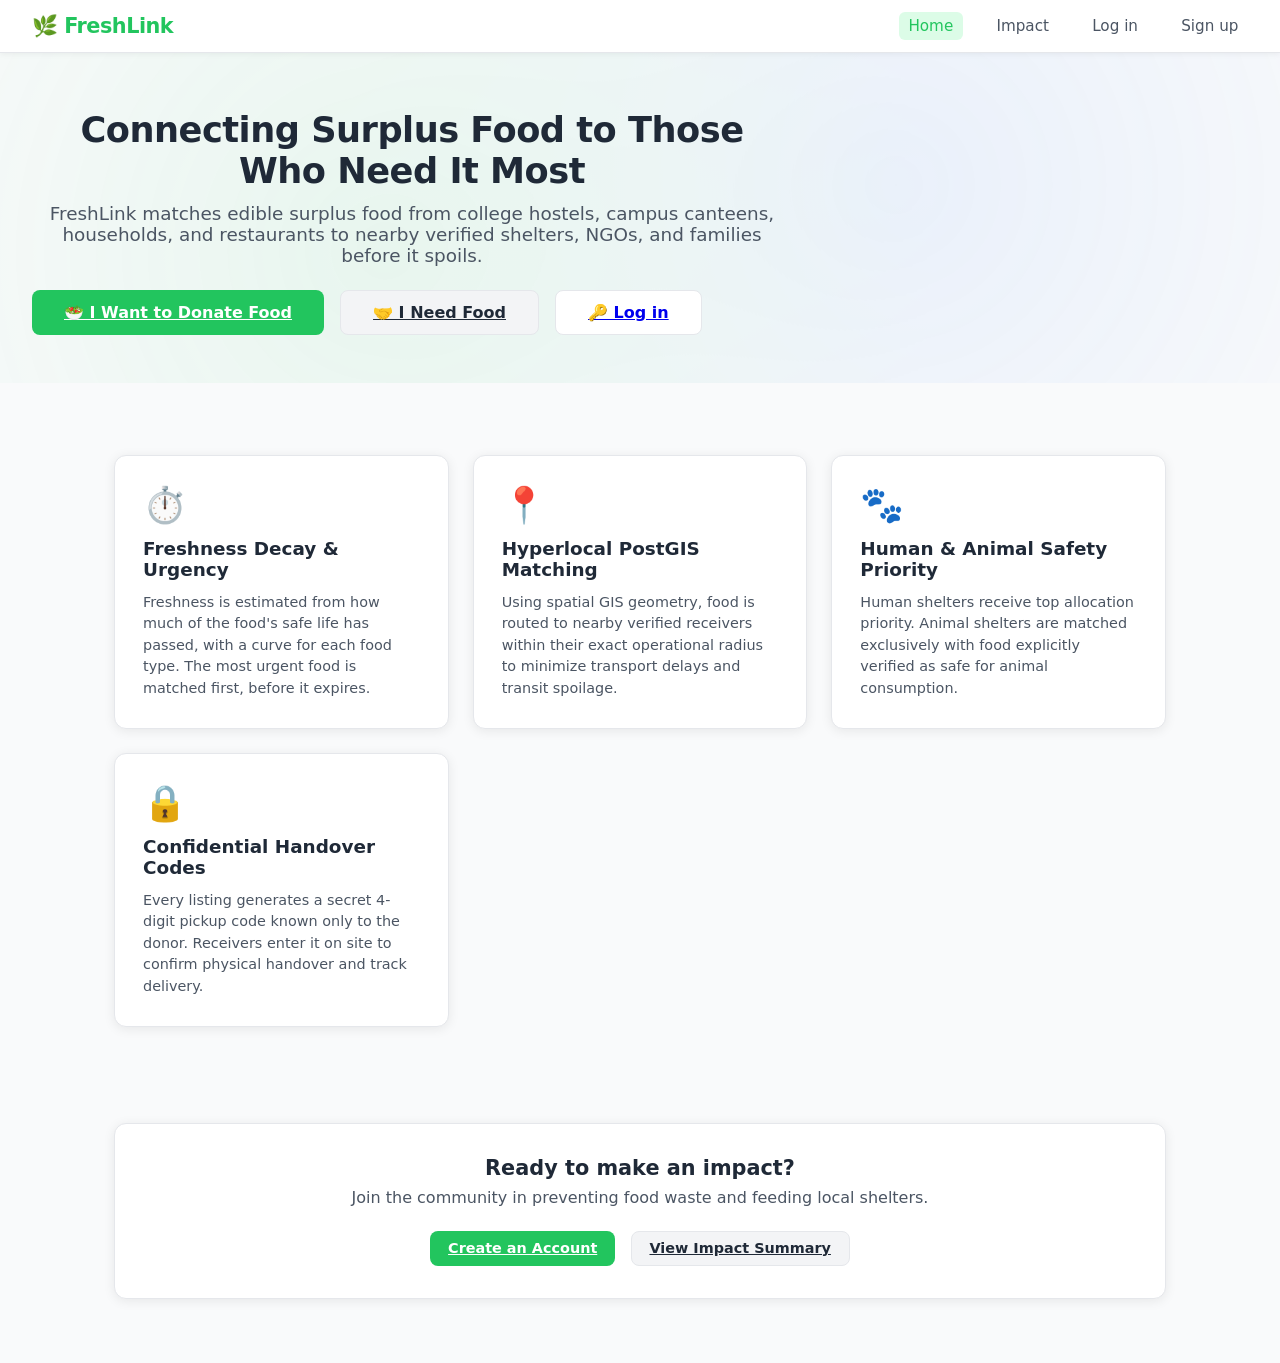
==== commit e2090d63: "PDF freshness formula, requirements and pickup tables, admin food types" ====
--- a/frontend/index.html
+++ b/frontend/index.html
@@ -27,7 +27,7 @@
         <div class="feature-icon">⏱️</div>
         <div class="feature-title">Freshness Decay & Urgency</div>
         <div class="feature-desc">
-          Food quality is modeled with half-life decay curves and hard safety bounds. Donors post once, and our algorithm prioritizes urgent pickups before expiration.
+          Freshness is estimated from how much of the food&#39;s safe life has passed, with a curve for each food type. The most urgent food is matched first, before it expires.
         </div>
       </div>
       <div class="feature-card">
--- a/frontend/style.css
+++ b/frontend/style.css
@@ -641,3 +641,12 @@
   .nav-user { border-left: none; padding-left: 0; }
 }
 .map-error { padding: 1rem; font-size: .85rem; color: var(--gray-600); }
+.field-hint { display: block; font-size: .8rem; color: var(--gray-600); line-height: 1.45; margin-top: .35rem; min-height: 1em; }
+.section-head { display: flex; align-items: center; justify-content: space-between; gap: 1rem; flex-wrap: wrap; margin-bottom: .75rem; }
+.section-head .card-title { margin-bottom: 0; }
+.category-form { background: var(--gray-50); border: 1px solid var(--gray-200); border-radius: 10px; padding: 1.25rem; margin-bottom: 1.25rem; }
+.category-form-title { font-size: 1rem; margin-bottom: .75rem; }
+.category-form-actions { display: flex; gap: .5rem; margin-top: 1rem; }
+.row-muted td { color: var(--gray-400); }
+.cell-wrap { max-width: 320px; white-space: normal; line-height: 1.4; }
+[hidden] { display: none !important; }
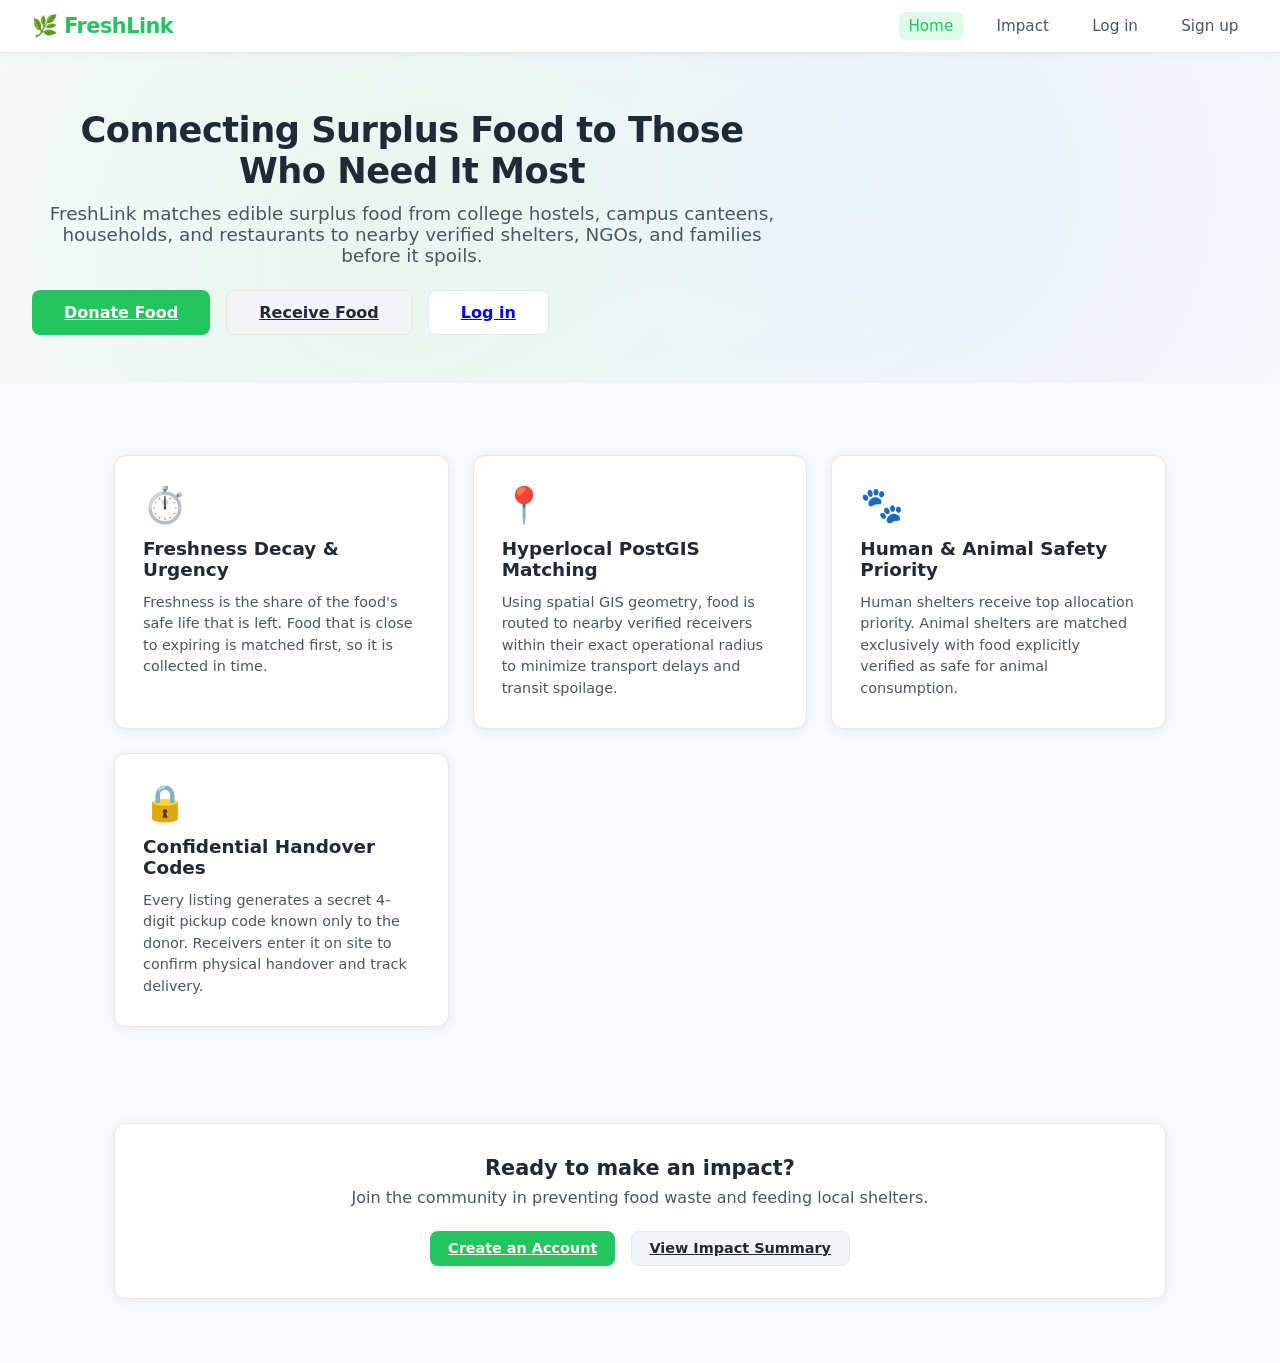
==== commit c62fa5f2: "Receiver pickup range, admin range column, design tweaks" ====
--- a/frontend/index.html
+++ b/frontend/index.html
@@ -15,9 +15,9 @@
         FreshLink matches edible surplus food from college hostels, campus canteens, households, and restaurants to nearby verified shelters, NGOs, and families before it spoils.
       </p>
       <div class="hero-cta">
-        <a href="signup.html?role=donor" class="btn btn-primary btn-lg">🥗 I Want to Donate Food</a>
-        <a href="signup.html?role=receiver" class="btn btn-secondary btn-lg">🤝 I Need Food</a>
-        <a href="login.html" class="btn btn-lg" style="background:var(--white);border:1px solid var(--gray-200)">🔑 Log in</a>
+        <a href="signup.html?role=donor" class="btn btn-primary btn-lg">Donate Food</a>
+        <a href="signup.html?role=receiver" class="btn btn-secondary btn-lg">Receive Food</a>
+        <a href="login.html" class="btn btn-lg" style="background:var(--white);border:1px solid var(--gray-200)">Log in</a>
       </div>
     </div>
   </header>
@@ -27,7 +27,7 @@
         <div class="feature-icon">⏱️</div>
         <div class="feature-title">Freshness Decay & Urgency</div>
         <div class="feature-desc">
-          Freshness is estimated from how much of the food&#39;s safe life has passed, with a curve for each food type. The most urgent food is matched first, before it expires.
+          Freshness is the share of the food&#39;s safe life that is left. Food that is close to expiring is matched first, so it is collected in time.
         </div>
       </div>
       <div class="feature-card">
--- a/frontend/style.css
+++ b/frontend/style.css
@@ -650,3 +650,5 @@
 .row-muted td { color: var(--gray-400); }
 .cell-wrap { max-width: 320px; white-space: normal; line-height: 1.4; }
 [hidden] { display: none !important; }
+.range-input { width: 5.5rem; }
+.range-unit { color: var(--gray-600); font-size: .9rem; }
